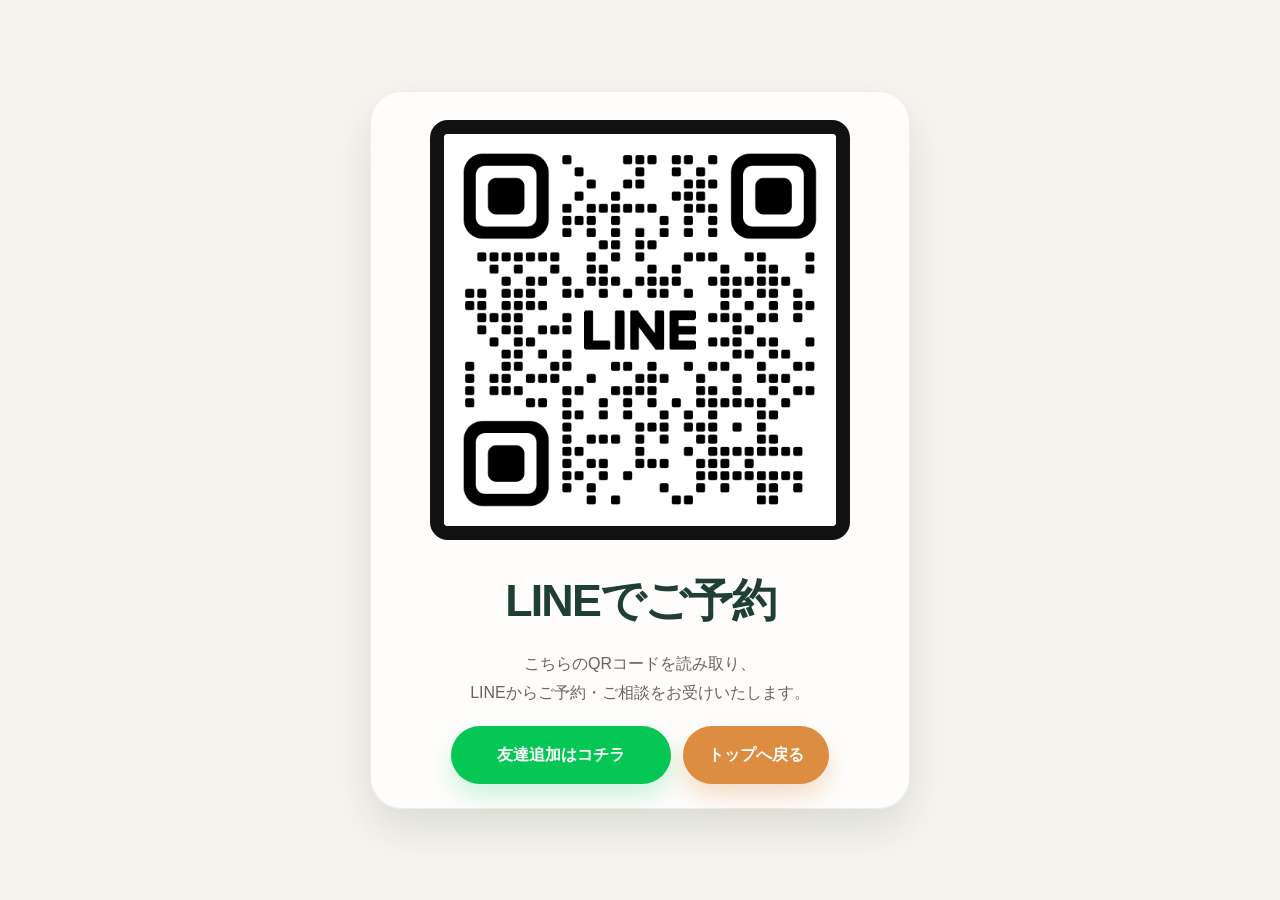
==== line-qr.html @ 1d53fb7f "Initial commit" ====
<!DOCTYPE html>
<html lang="ja">
  <head>
    <meta charset="UTF-8" />
    <meta name="viewport" content="width=device-width, initial-scale=1.0" />
    <title>LINEでご予約 | 和のつくり泉</title>
    <link rel="stylesheet" href="style.css" />
    <style>
      body {
        background: var(--ivory);
      }

      .qr-page {
        min-height: 100vh;
        display: grid;
        place-items: center;
        padding: 40px 20px;
      }

      .qr-wrap {
        max-width: 540px;
        width: 100%;
        background: rgba(255,255,255,0.8);
        border: 1px solid rgba(31, 62, 52, 0.08);
        border-radius: 32px;
        box-shadow: var(--shadow);
        padding: 28px 28px 24px;
        text-align: center;
      }

      .qr-image {
        width: min(100%, 420px);
        height: auto;
        display: block;
        margin: 0 auto 22px;
        border-radius: 18px;
        background: #fff;
        border: 14px solid #111;
      }

      .qr-wrap h1 {
        margin: 0 0 12px;
        color: var(--green);
        font-size: clamp(1.8rem, 4vw, 2.8rem);
        letter-spacing: -0.04em;
      }

      .qr-wrap p {
        margin: 0 0 18px;
        color: var(--muted);
        line-height: 1.8;
      }

      .qr-actions {
        display: flex;
        justify-content: center;
        flex-wrap: wrap;
        gap: 12px;
      }

      .line-link {
        display: inline-flex;
        align-items: center;
        justify-content: center;
        min-width: 220px;
        padding: 0.9rem 1.4rem;
        border-radius: 999px;
        font-weight: 700;
        background: #06c755;
        color: #fff;
        box-shadow: 0 12px 24px rgba(6, 199, 85, 0.2);
      }
    </style>
  </head>
  <body>
    <main class="qr-page">
      <div class="qr-wrap">
        <img src="images/LINE_QR.png" alt="公式LINE QRコード" class="qr-image" />

        <h1>LINEでご予約</h1>
        <p>
          こちらのQRコードを読み取り、<br />
          LINEからご予約・ご相談をお受けいたします。
        </p>

        <div class="qr-actions">
          <a class="line-link" href="https://line.me/R/ti/p/@izumi" target="_blank" rel="noopener noreferrer">友達追加はコチラ</a>
          <a class="button primary" href="index.html">トップへ戻る</a>
        </div>
      </div>
    </main>
  </body>
</html>
---- style.css ----
:root {
  --ivory: #f7f3ee;
  --cream: #efe6dc;
  --orange: #dc8d42;
  --orange-deep: #c96d1c;
  --green: #1f3e34;
  --green-soft: #3a5d52;
  --text: #2f2a26;
  --muted: #6a625b;
  --white: #ffffff;
  --shadow: 0 20px 40px rgba(31, 62, 52, 0.12);
  --radius: 24px;
}

* {
  box-sizing: border-box;
}

html {
  scroll-behavior: smooth;
}

body {
  margin: 0;
  font-family: "Segoe UI", "Hiragino Sans", "Yu Gothic", sans-serif;
  background: var(--ivory);
  color: var(--text);
  line-height: 1.7;
}

a {
  color: inherit;
  text-decoration: none;
}

img {
  max-width: 100%;
  display: block;
}

.container {
  width: min(1120px, calc(100% - 32px));
  margin: 0 auto;
}

.section-spacing {
  padding: 110px 0;
}

.site-header {
  position: sticky;
  top: 0;
  z-index: 20;
  background: rgba(247, 243, 238, 0.88);
  backdrop-filter: blur(6px);
  border-bottom: 1px solid rgba(31, 62, 52, 0.08);
}

.header-inner {
  display: flex;
  align-items: center;
  justify-content: space-between;
  min-height: 88px;
  gap: 24px;
}

.brand {
  display: flex;
  align-items: center;
  gap: 14px;
}

.brand-mark {
  width: 48px;
  height: 48px;
  border-radius: 50%;
  background: linear-gradient(135deg, var(--orange), var(--orange-deep));
  color: var(--white);
  display: grid;
  place-items: center;
  font-weight: 700;
  box-shadow: var(--shadow);
}

.brand-name {
  margin: 0;
  font-size: 1.1rem;
  font-weight: 700;
  letter-spacing: 0.08em;
}

.brand-sub {
  margin: 0;
  font-size: 0.7rem;
  letter-spacing: 0.18em;
  color: var(--muted);
  text-transform: uppercase;
}

.main-nav {
  display: flex;
  align-items: center;
  gap: clamp(18px, 2vw, 36px);
  font-size: 0.95rem;
}

.main-nav a {
  color: var(--green);
  position: relative;
}

.main-nav a::after {
  content: "";
  position: absolute;
  left: 0;
  bottom: -6px;
  width: 100%;
  height: 2px;
  background: var(--orange);
  transform: scaleX(0);
  transform-origin: left;
  transition: transform 0.2s ease;
}

.main-nav a:hover::after {
  transform: scaleX(1);
}

.button {
  display: inline-flex;
  align-items: center;
  justify-content: center;
  border-radius: 999px;
  padding: 0.9rem 1.5rem;
  font-weight: 700;
  transition: transform 0.2s ease, box-shadow 0.2s ease;
  border: 1px solid transparent;
}

.button:hover {
  transform: translateY(-1px);
}

.primary {
  background: var(--orange);
  color: var(--white);
  box-shadow: 0 12px 24px rgba(220, 141, 66, 0.28);
}

.secondary {
  background: transparent;
  border-color: rgba(255, 255, 255, 0.9);
  color: var(--white);
}

.secondary:hover {
  background: var(--white);
  border-color: var(--white);
  color: var(--green);
}

.header-button {
  background: var(--green);
  color: var(--white);
  padding-inline: 1.2rem;
}

.hero {
  position: relative;
  background: url("https://images.unsplash.com/photo-1515377905703-c4788e51af15?auto=format&fit=crop&w=1400&q=80") center/cover no-repeat;
  min-height: 760px;
  display: flex;
  align-items: center;
}

.hero-overlay {
  position: absolute;
  inset: 0;
  background: linear-gradient(90deg, rgba(19, 32, 28, 0.72), rgba(19, 32, 28, 0.35));
}

.hero-inner {
  position: relative;
  z-index: 1;
  display: flex;
  align-items: end;
  justify-content: space-between;
  gap: 40px;
  width: min(1120px, calc(100% - 32px));
  padding-block: 110px;
}

.hero-copy {
  max-width: 620px;
  color: var(--white);
}

.eyebrow {
  margin: 0 0 16px;
  font-size: 0.8rem;
  letter-spacing: 0.18em;
  text-transform: uppercase;
  color: #f5d4a4;
}

.eyebrow.alt {
  color: var(--orange-deep);
}

.hero-copy h1 {
  margin: 0;
  font-size: clamp(2.8rem, 5vw, 5rem);
  line-height: 1.06;
  letter-spacing: -0.04em;
}

.hero-copy h1 span {
  color: #f6d4a7;
}

.hero-text {
  margin-top: 24px;
  max-width: 540px;
  font-size: 1.04rem;
  color: rgba(255, 255, 255, 0.82);
}

.hero-actions {
  display: flex;
  flex-wrap: wrap;
  gap: 16px;
  margin-top: 30px;
}

.hero-meta {
  display: flex;
  flex-wrap: wrap;
  gap: 18px;
  list-style: none;
  padding: 0;
  margin: 32px 0 0;
  color: rgba(255, 255, 255, 0.9);
  font-size: 0.95rem;
}

.hero-meta li {
  position: relative;
  padding-left: 18px;
}

.hero-meta li::before {
  content: "";
  width: 8px;
  height: 8px;
  border-radius: 50%;
  background: var(--orange);
  position: absolute;
  left: 0;
  top: 50%;
  transform: translateY(-50%);
}

.hero-card {
  width: min(100%, 340px);
  background: rgba(255, 255, 255, 0.96);
  border: 1px solid rgba(31, 62, 52, 0.08);
  border-radius: var(--radius);
  padding: 28px 24px 22px;
  box-shadow: var(--shadow);
  color: var(--text);
}

.card-label {
  color: var(--orange-deep);
  font-size: 0.78rem;
  letter-spacing: 0.12em;
  text-transform: uppercase;
  margin: 0 0 10px;
}

.hero-card h2 {
  margin: 0;
  font-size: 2rem;
  letter-spacing: -0.03em;
}

.price {
  font-size: 1.7rem;
  font-weight: 700;
  color: var(--green);
  margin: 8px 0 18px;
}

.hero-card ul {
  margin: 0 0 18px;
  padding-left: 20px;
  color: var(--muted);
}

.full {
  width: 100%;
}

.section-heading {
  margin-bottom: 52px;
}

.section-heading h2 {
  margin: 0;
  font-size: clamp(2rem, 3vw, 3rem);
  letter-spacing: -0.04em;
  color: var(--green);
}

.feature-grid,
.service-grid,
.step-grid,
.price-grid {
  display: grid;
  gap: 28px;
}

.feature-grid {
  grid-template-columns: repeat(3, minmax(0, 1fr));
}

.feature-item,
.service-card,
.price-card,
.step-item {
  background: rgba(255, 255, 255, 0.7);
  border: 1px solid rgba(31, 62, 52, 0.08);
  box-shadow: 0 10px 30px rgba(31, 62, 52, 0.04);
  border-radius: 20px;
}

.feature-item {
  padding: 30px 26px;
}

.feature-icon {
  display: inline-flex;
  align-items: center;
  justify-content: center;
  width: 52px;
  height: 52px;
  border-radius: 50%;
  margin-bottom: 18px;
  background: rgba(220, 141, 66, 0.12);
  color: var(--orange-deep);
  font-weight: 700;
}

.feature-item h3 {
  margin: 0 0 10px;
  color: var(--green);
  font-size: 1.4rem;
}

.feature-item p {
  margin: 0;
  color: var(--muted);
}

.about {
  background: linear-gradient(180deg, rgba(255,255,255,0.35), rgba(239, 230, 220, 0.5));
}

.about-grid {
  display: grid;
  grid-template-columns: 1.05fr 1fr;
  gap: 56px;
  align-items: center;
}

.about-image {
  min-height: 520px;
  position: relative;
}

.photo-frame {
  width: 100%;
  height: 100%;
  min-height: 520px;
  border-radius: 24px;
  background: url("https://images.unsplash.com/photo-1506126613408-eca07ce68773?auto=format&fit=crop&w=900&q=80") center/cover no-repeat;
  box-shadow: var(--shadow);
  position: relative;
}

.photo-frame::before {
  content: "";
  position: absolute;
  inset: -18px 18px auto auto;
  width: 42%;
  height: 42%;
  border: 3px solid rgba(220, 141, 66, 0.8);
  border-radius: 18px;
}

.about-copy p {
  color: var(--muted);
  margin-top: 0;
}

.about-copy h2 {
  margin-top: 0;
  margin-bottom: 18px;
  font-size: clamp(2rem, 3vw, 3rem);
  letter-spacing: -0.04em;
  color: var(--green);
}

.service-grid {
  grid-template-columns: repeat(2, minmax(0, 1fr));
}

.service-card {
  padding: 32px 28px;
}

.card-orange {
  background: linear-gradient(180deg, rgba(220,141,66,0.12), rgba(255,255,255,0.85));
}

.card-green {
  background: linear-gradient(180deg, rgba(31,62,52,0.09), rgba(255,255,255,0.85));
}

.service-top {
  margin-bottom: 16px;
}

.service-tag {
  display: inline-block;
  margin-bottom: 10px;
  padding: 0.38rem 0.72rem;
  border-radius: 999px;
  background: rgba(220, 141, 66, 0.12);
  color: var(--orange-deep);
  font-size: 0.72rem;
  letter-spacing: 0.08em;
  text-transform: uppercase;
  font-weight: 700;
}

.service-card h3 {
  margin: 0;
  color: var(--green);
  font-size: 2rem;
}

.service-card p {
  color: var(--muted);
  margin: 0 0 18px;
}

.service-card ul {
  margin: 0;
  padding-left: 18px;
  color: var(--green);
  line-height: 2;
}

.step-grid {
  grid-template-columns: repeat(3, minmax(0, 1fr));
}

.step-item {
  padding: 28px 22px;
}

.step-item span {
  display: inline-flex;
  align-items: center;
  justify-content: center;
  width: 54px;
  height: 54px;
  border-radius: 50%;
  background: var(--green);
  color: var(--white);
  font-weight: 700;
  margin-bottom: 16px;
}

.step-item h3 {
  margin: 0 0 10px;
  color: var(--green);
  font-size: 1.35rem;
}

.step-item p {
  margin: 0;
  color: var(--muted);
}

.price-grid {
  grid-template-columns: repeat(3, minmax(0, 1fr));
}

.price-card {
  padding: 28px 24px;
}

.price-card.accent {
  background: linear-gradient(180deg, rgba(220,141,66,0.12), rgba(255,255,255,0.9));
  border-color: rgba(220, 141, 66, 0.2);
}

.price-card h3 {
  margin: 0 0 12px;
  color: var(--green);
  font-size: 1.5rem;
}

.money {
  margin: 0 0 12px;
  font-size: 2rem;
  font-weight: 800;
  color: var(--orange-deep);
}

.price-card p:last-child {
  margin: 0;
  color: var(--muted);
}

.visit {
  background: rgba(255,255,255,0.35);
}

.visit-grid {
  display: grid;
  grid-template-columns: 1.1fr 0.9fr;
  gap: 36px;
  align-items: center;
}

.visit h2 {
  margin: 0 0 20px;
  font-size: clamp(2rem, 3vw, 3rem);
  letter-spacing: -0.04em;
  color: var(--green);
}

.info-list {
  list-style: none;
  padding: 0;
  margin: 0;
  display: grid;
  gap: 12px;
  color: var(--muted);
}

.map-card {
  background: var(--white);
  border: 1px solid rgba(31, 62, 52, 0.08);
  border-radius: 24px;
  padding: 24px;
  box-shadow: var(--shadow);
}

.map-image {
  display: block;
  width: 100%;
  height: 240px;
  object-fit: cover;
  border-radius: 18px;
  margin-bottom: 18px;
  background: linear-gradient(135deg, rgba(31, 62, 52, 0.94), rgba(70, 104, 82, 0.92));
}

.site-footer {
  background: var(--green);
  color: var(--white);
  padding: 26px 0;
}

.footer-inner {
  display: flex;
  align-items: center;
  justify-content: space-between;
  gap: 18px;
}

.footer-links {
  display: flex;
  flex-wrap: wrap;
  gap: 18px;
  color: rgba(255,255,255,0.8);
}

.page-detail {
  padding: 90px 0 120px;
}

.detail-wrap {
  max-width: 860px;
}

.detail-wrap h1 {
  margin: 0 0 28px;
  font-size: clamp(2.3rem, 4vw, 3.5rem);
  color: var(--green);
  letter-spacing: -0.04em;
}

.detail-box {
  background: rgba(255,255,255,0.75);
  border: 1px solid rgba(31, 62, 52, 0.08);
  border-radius: 22px;
  padding: 28px 26px;
  margin-bottom: 24px;
  box-shadow: 0 10px 24px rgba(31, 62, 52, 0.04);
}

.detail-box h2 {
  margin: 0 0 16px;
  font-size: 1.5rem;
  color: var(--green);
}

.detail-box ul {
  margin: 0;
  padding-left: 20px;
  color: var(--muted);
  line-height: 2;
}

.detail-box p {
  margin: 0;
  color: var(--muted);
  line-height: 1.8;
}

.text-link {
  display: inline-block;
  margin-top: 18px;
  color: var(--orange-deep);
  font-weight: 700;
}

.detail-grid {
  display: grid;
  grid-template-columns: repeat(2, minmax(0, 1fr));
  gap: 22px;
}

.price-table {
  width: 100%;
  border-collapse: collapse;
  margin-top: 12px;
  background: rgba(255,255,255,0.7);
  border: 1px solid rgba(31, 62, 52, 0.08);
  border-radius: 16px;
  overflow: hidden;
}

.price-table th,
.price-table td {
  padding: 14px 16px;
  border-bottom: 1px solid rgba(31, 62, 52, 0.08);
  text-align: left;
  vertical-align: top;
}

.price-table th {
  width: 38%;
  background: rgba(220, 141, 66, 0.08);
  color: var(--green);
  font-weight: 700;
}

.price-table td {
  color: var(--muted);
}

.price-table tr:last-child th,
.price-table tr:last-child td {
  border-bottom: none;
}

.small-note {
  margin-top: 14px;
  font-size: 0.95rem;
  color: var(--muted);
  line-height: 1.8;
}

.mini-note {
  margin-top: 6px;
  font-size: 0.8rem;
  line-height: 1.7;
  color: var(--muted);
}

.service-visuals {
  margin-top: 44px;
  display: grid;
  grid-template-columns: repeat(3, minmax(0, 1fr));
  gap: 24px;
}

.visual-card {
  background: rgba(255,255,255,0.75);
  border: 1px solid rgba(31, 62, 52, 0.08);
  border-radius: 22px;
  overflow: hidden;
  box-shadow: 0 10px 24px rgba(31, 62, 52, 0.04);
}

.visual-image {
  height: 220px;
  background-size: cover;
  background-position: center;
}

.visual-one {
  background-image: url("https://images.unsplash.com/photo-1517841905240-472988babdf9?auto=format&fit=crop&w=900&q=80");
}

.visual-two {
  background-image: url("https://images.unsplash.com/photo-1521590832167-7b7c5ac84f68?auto=format&fit=crop&w=900&q=80");
}

.visual-three {
  background-image: url("https://images.unsplash.com/photo-1543163521-1bf539c55dd2?auto=format&fit=crop&w=900&q=80");
}

.visual-copy {
  padding: 22px 18px 20px;
}

.visual-copy h3 {
  margin: 0 0 8px;
  color: var(--green);
  font-size: 1.4rem;
}

.visual-copy p {
  margin: 0;
  color: var(--muted);
}

.detail-hero {
  background:
    linear-gradient(135deg, rgba(21, 35, 30, 0.72), rgba(31, 62, 52, 0.42)),
    url("https://images.unsplash.com/photo-1506744038136-46273834b3fb?auto=format&fit=crop&w=1400&q=80") center/cover no-repeat;
  color: var(--white);
  padding: 28px 26px;
}

.detail-hero h2 {
  color: var(--white);
  margin-top: 0;
}

.detail-hero ul {
  color: rgba(255,255,255,0.9);
  margin: 0;
  padding-left: 20px;
  line-height: 2;
}

.image-gallery {
  display: none;
}

.image-card {
  display: none;
}

.service-photo {
  display: none;
}

.photo-1,
.photo-2,
.photo-3 {
  display: none;
}

.access-points {
  list-style: none;
  padding: 0;
  margin: 18px 0 0;
  display: grid;
  gap: 10px;
  color: var(--green);
  font-weight: 600;
}

.access-points li {
  display: flex;
  align-items: center;
  gap: 10px;
}

@media (max-width: 900px) {
  .main-nav {
    display: none;
  }

  .hero-inner,
  .about-grid,
  .visit-grid,
  .service-grid,
  .feature-grid,
  .price-grid,
  .step-grid,
  .service-visuals {
    display: grid;
    grid-template-columns: 1fr;
  }

  .hero-inner {
    align-items: center;
    padding-top: 76px;
    padding-bottom: 76px;
  }

  .hero-card {
    width: 100%;
  }
}

@media (max-width: 560px) {
  .hero {
    min-height: 660px;
  }

  .header-inner,
  .footer-inner {
    flex-direction: column;
    align-items: flex-start;
  }

  .section-spacing {
    padding: 80px 0;
  }

  .hero-meta {
    flex-direction: column;
    gap: 8px;
  }

  .page-detail {
    padding-top: 70px;
  }

  .detail-box {
    padding: 22px 18px;
  }
}

@media (max-width: 700px) {
  .detail-grid {
    grid-template-columns: 1fr;
  }

  .image-gallery {
    grid-template-columns: 1fr;
  }
}
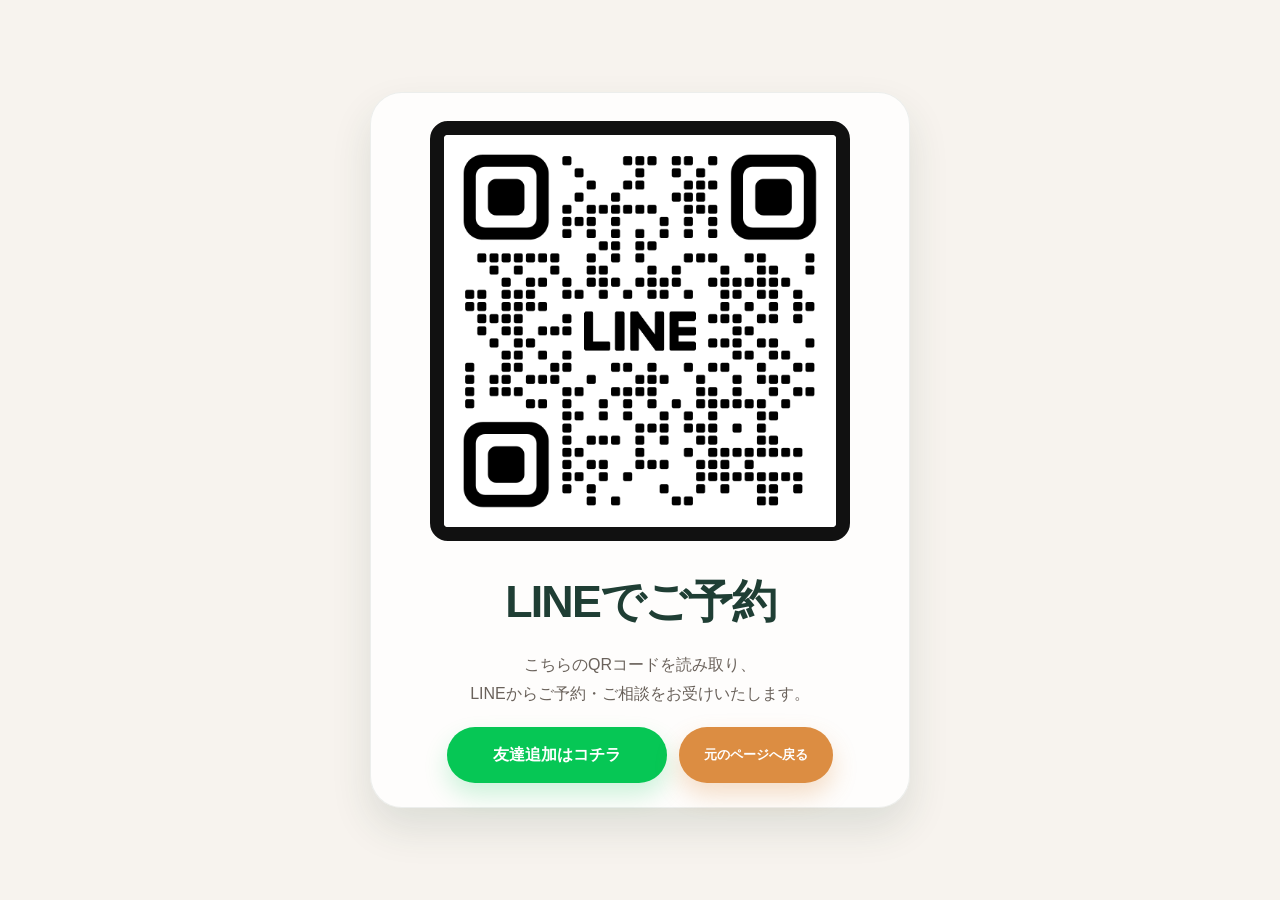
==== commit 7c2e46fc: "諸々の詳細情報を詰めました。" ====
--- a/line-qr.html
+++ b/line-qr.html
@@ -85,7 +85,7 @@
 
         <div class="qr-actions">
           <a class="line-link" href="https://line.me/R/ti/p/@izumi" target="_blank" rel="noopener noreferrer">友達追加はコチラ</a>
-          <a class="button primary" href="index.html">トップへ戻る</a>
+          <button class="button primary" type="button" onclick="if (document.referrer && document.referrer !== location.href) { history.back(); } else { location.href = 'index.html'; }">元のページへ戻る</button>
         </div>
       </div>
     </main>
--- a/style.css
+++ b/style.css
@@ -165,6 +165,93 @@
   padding-inline: 1.2rem;
 }
 
+.qr-modal {
+  position: fixed;
+  inset: 0;
+  display: none;
+  align-items: center;
+  justify-content: center;
+  padding: 24px;
+  background: rgba(15, 23, 20, 0.5);
+  z-index: 100;
+}
+
+.qr-modal.is-open {
+  display: flex;
+}
+
+.qr-modal-dialog {
+  position: relative;
+  width: min(100%, 540px);
+  background: rgba(255, 255, 255, 0.92);
+  border: 1px solid rgba(31, 62, 52, 0.08);
+  border-radius: 32px;
+  box-shadow: var(--shadow);
+  padding: 28px 28px 24px;
+  text-align: center;
+}
+
+.qr-modal-close {
+  position: absolute;
+  top: 16px;
+  right: 16px;
+  width: 38px;
+  height: 38px;
+  border: none;
+  border-radius: 50%;
+  background: rgba(31, 62, 52, 0.08);
+  color: var(--green);
+  font-size: 1.5rem;
+  cursor: pointer;
+}
+
+.qr-modal img {
+  width: min(100%, 420px);
+  height: auto;
+  display: block;
+  margin: 0 auto 22px;
+  border-radius: 18px;
+  background: #fff;
+  border: 14px solid #111;
+}
+
+.qr-modal h2 {
+  margin: 0 0 12px;
+  color: var(--green);
+  font-size: clamp(1.8rem, 4vw, 2.8rem);
+  letter-spacing: -0.04em;
+}
+
+.qr-modal p {
+  margin: 0 0 18px;
+  color: var(--muted);
+  line-height: 1.8;
+}
+
+.qr-modal .qr-actions {
+  display: flex;
+  justify-content: center;
+  flex-wrap: wrap;
+  gap: 12px;
+}
+
+.qr-modal .line-link {
+  display: inline-flex;
+  align-items: center;
+  justify-content: center;
+  min-width: 220px;
+  padding: 0.9rem 1.4rem;
+  border-radius: 999px;
+  font-weight: 700;
+  background: #06c755;
+  color: #fff;
+  box-shadow: 0 12px 24px rgba(6, 199, 85, 0.2);
+}
+
+body.modal-open {
+  overflow: hidden;
+}
+
 .hero {
   position: relative;
   background: url("https://images.unsplash.com/photo-1515377905703-c4788e51af15?auto=format&fit=crop&w=1400&q=80") center/cover no-repeat;
@@ -671,129 +758,92 @@
   font-weight: 700;
 }
 
-.price-table td {
-  color: var(--muted);
-}
-
-.price-table tr:last-child th,
-.price-table tr:last-child td {
-  border-bottom: none;
-}
-
-.small-note {
-  margin-top: 14px;
-  font-size: 0.95rem;
-  color: var(--muted);
-  line-height: 1.8;
-}
-
-.mini-note {
-  margin-top: 6px;
-  font-size: 0.8rem;
-  line-height: 1.7;
-  color: var(--muted);
-}
-
-.service-visuals {
-  margin-top: 44px;
-  display: grid;
-  grid-template-columns: repeat(3, minmax(0, 1fr));
-  gap: 24px;
-}
-
-.visual-card {
-  background: rgba(255,255,255,0.75);
-  border: 1px solid rgba(31, 62, 52, 0.08);
-  border-radius: 22px;
-  overflow: hidden;
-  box-shadow: 0 10px 24px rgba(31, 62, 52, 0.04);
-}
-
-.visual-image {
-  height: 220px;
-  background-size: cover;
-  background-position: center;
-}
-
-.visual-one {
-  background-image: url("https://images.unsplash.com/photo-1517841905240-472988babdf9?auto=format&fit=crop&w=900&q=80");
-}
-
-.visual-two {
-  background-image: url("https://images.unsplash.com/photo-1521590832167-7b7c5ac84f68?auto=format&fit=crop&w=900&q=80");
-}
-
-.visual-three {
-  background-image: url("https://images.unsplash.com/photo-1543163521-1bf539c55dd2?auto=format&fit=crop&w=900&q=80");
-}
-
-.visual-copy {
-  padding: 22px 18px 20px;
-}
-
-.visual-copy h3 {
-  margin: 0 0 8px;
-  color: var(--green);
-  font-size: 1.4rem;
-}
-
-.visual-copy p {
-  margin: 0;
-  color: var(--muted);
-}
-
-.detail-hero {
-  background:
-    linear-gradient(135deg, rgba(21, 35, 30, 0.72), rgba(31, 62, 52, 0.42)),
-    url("https://images.unsplash.com/photo-1506744038136-46273834b3fb?auto=format&fit=crop&w=1400&q=80") center/cover no-repeat;
-  color: var(--white);
-  padding: 28px 26px;
-}
-
-.detail-hero h2 {
-  color: var(--white);
-  margin-top: 0;
-}
-
-.detail-hero ul {
-  color: rgba(255,255,255,0.9);
-  margin: 0;
-  padding-left: 20px;
-  line-height: 2;
-}
-
-.image-gallery {
-  display: none;
-}
-
-.image-card {
-  display: none;
-}
-
-.service-photo {
-  display: none;
-}
-
-.photo-1,
-.photo-2,
-.photo-3 {
-  display: none;
-}
-
-.access-points {
-  list-style: none;
-  padding: 0;
-  margin: 18px 0 0;
-  display: grid;
-  gap: 10px;
-  color: var(--green);
-  font-weight: 600;
-}
-
-.access-points li {
-  display: flex;
-  align-items: center;
-  gap: 10px;
+.record-duration {
+  margin-top: 8px;
+  display: inline-flex;
+  align-items: center;
+  gap: 6px;
+  font-size: 0.78rem;
+  color: var(--muted);
+  font-weight: 400;
+  line-height: 1.6;
+}
+
+.service-name {
+  display: block;
+  line-height: 1.5;
+}
+
+.menu-price {
+  margin-top: 2px;
+  color: var(--green);
+  font-weight: 800;
+  font-size: 1.05rem;
+}
+
+.menu-caption {
+  margin-top: 4px;
+  font-size: 0.72rem;
+  line-height: 1.5;
+  color: var(--muted);
+  text-align: right;
+  width: 100%;
+  max-width: none;
+}
+
+.menu-row {
+  display: flex;
+  align-items: flex-start;
+  justify-content: space-between;
+  gap: 16px;
+  width: 100%;
+}
+
+.menu-main {
+  flex: 1;
+  min-width: 0;
+}
+
+.menu-meta {
+  display: flex;
+  flex-direction: column;
+  align-items: flex-end;
+  gap: 4px;
+  min-width: 200px;
+  max-width: 360px;
+  width: 100%;
+  text-align: right;
+  margin-top: 2px;
+  margin-left: auto;
+}
+
+.duration-row {
+  display: inline-flex;
+  align-items: center;
+  justify-content: flex-end;
+  gap: 8px;
+  color: var(--green);
+  font-weight: 700;
+}
+
+.duration-icon {
+  width: 20px;
+  height: 20px;
+  object-fit: cover;
+  border-radius: 6px;
+  flex-shrink: 0;
+}
+
+.brand-link {
+  display: inline-flex;
+  align-items: center;
+  gap: 14px;
+  color: inherit;
+  text-decoration: none;
+}
+
+.brand-link:hover {
+  text-decoration: none;
 }
 
 @media (max-width: 900px) {
